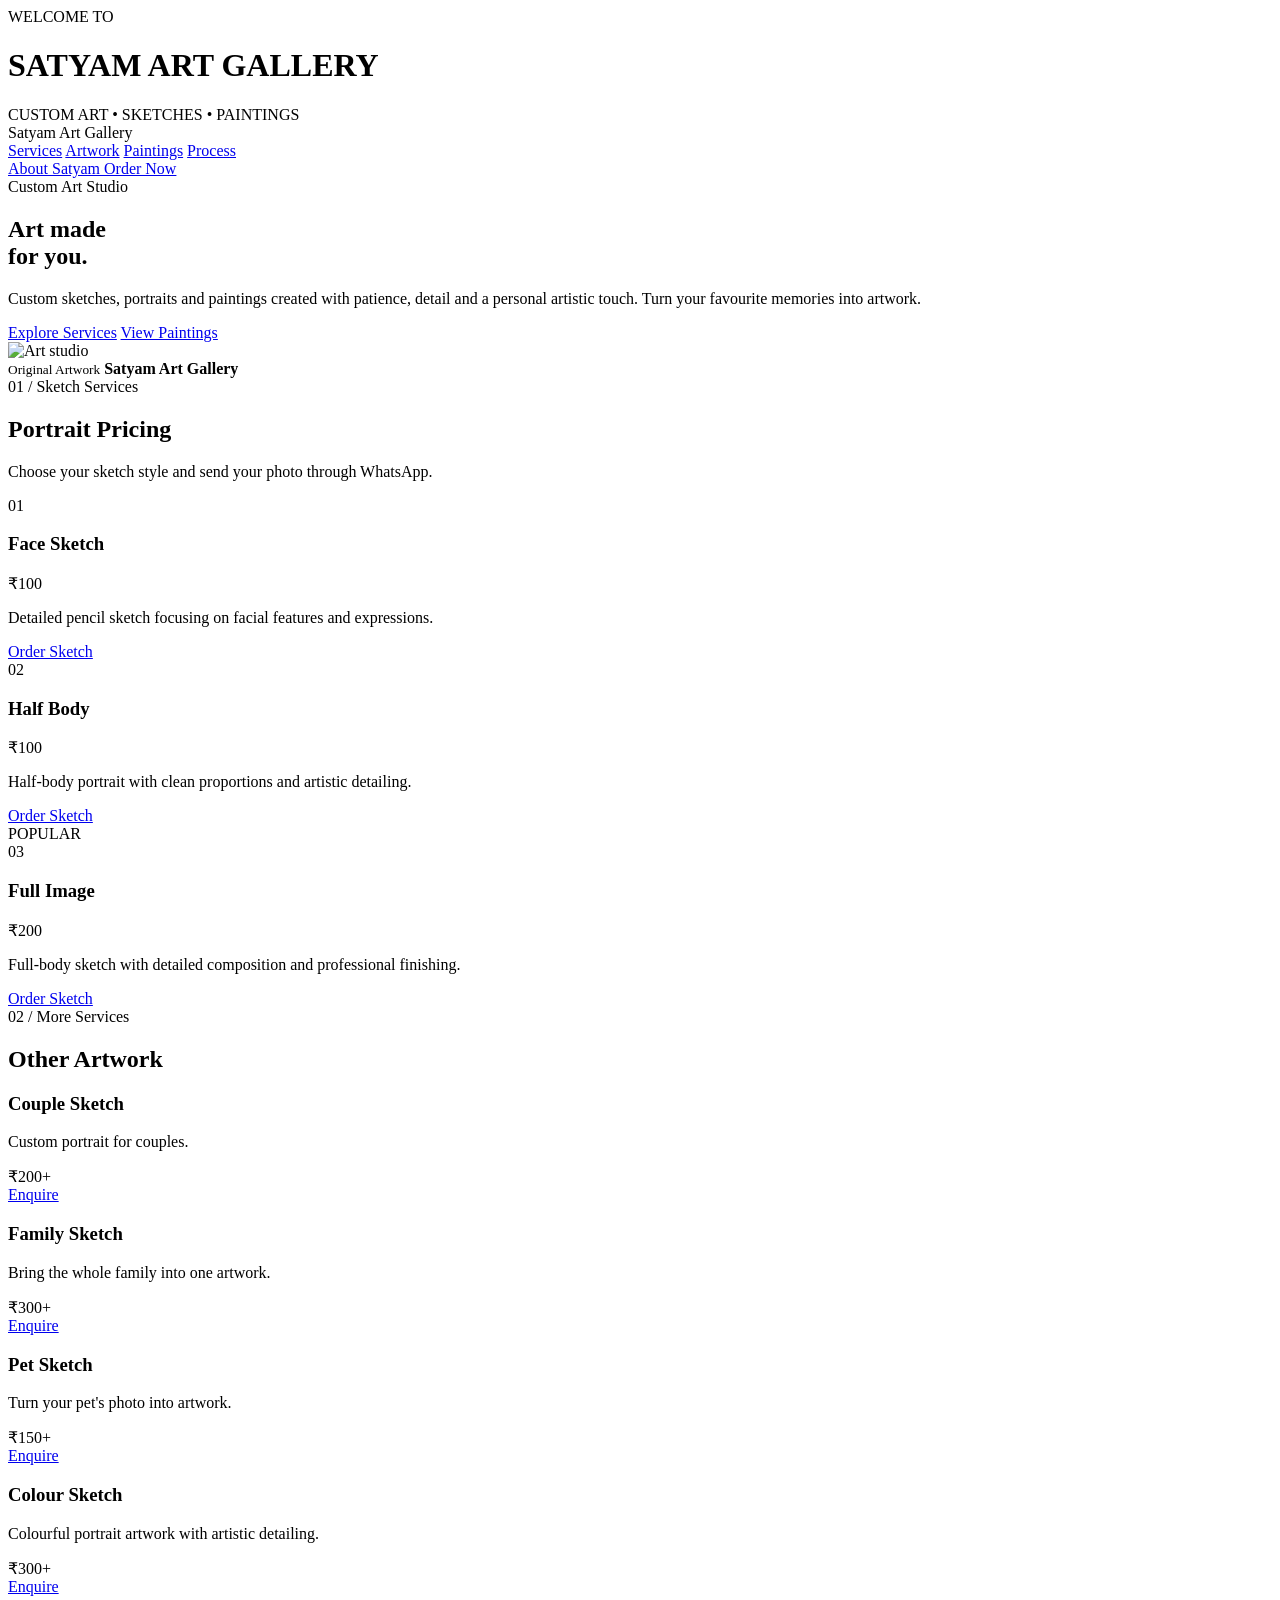
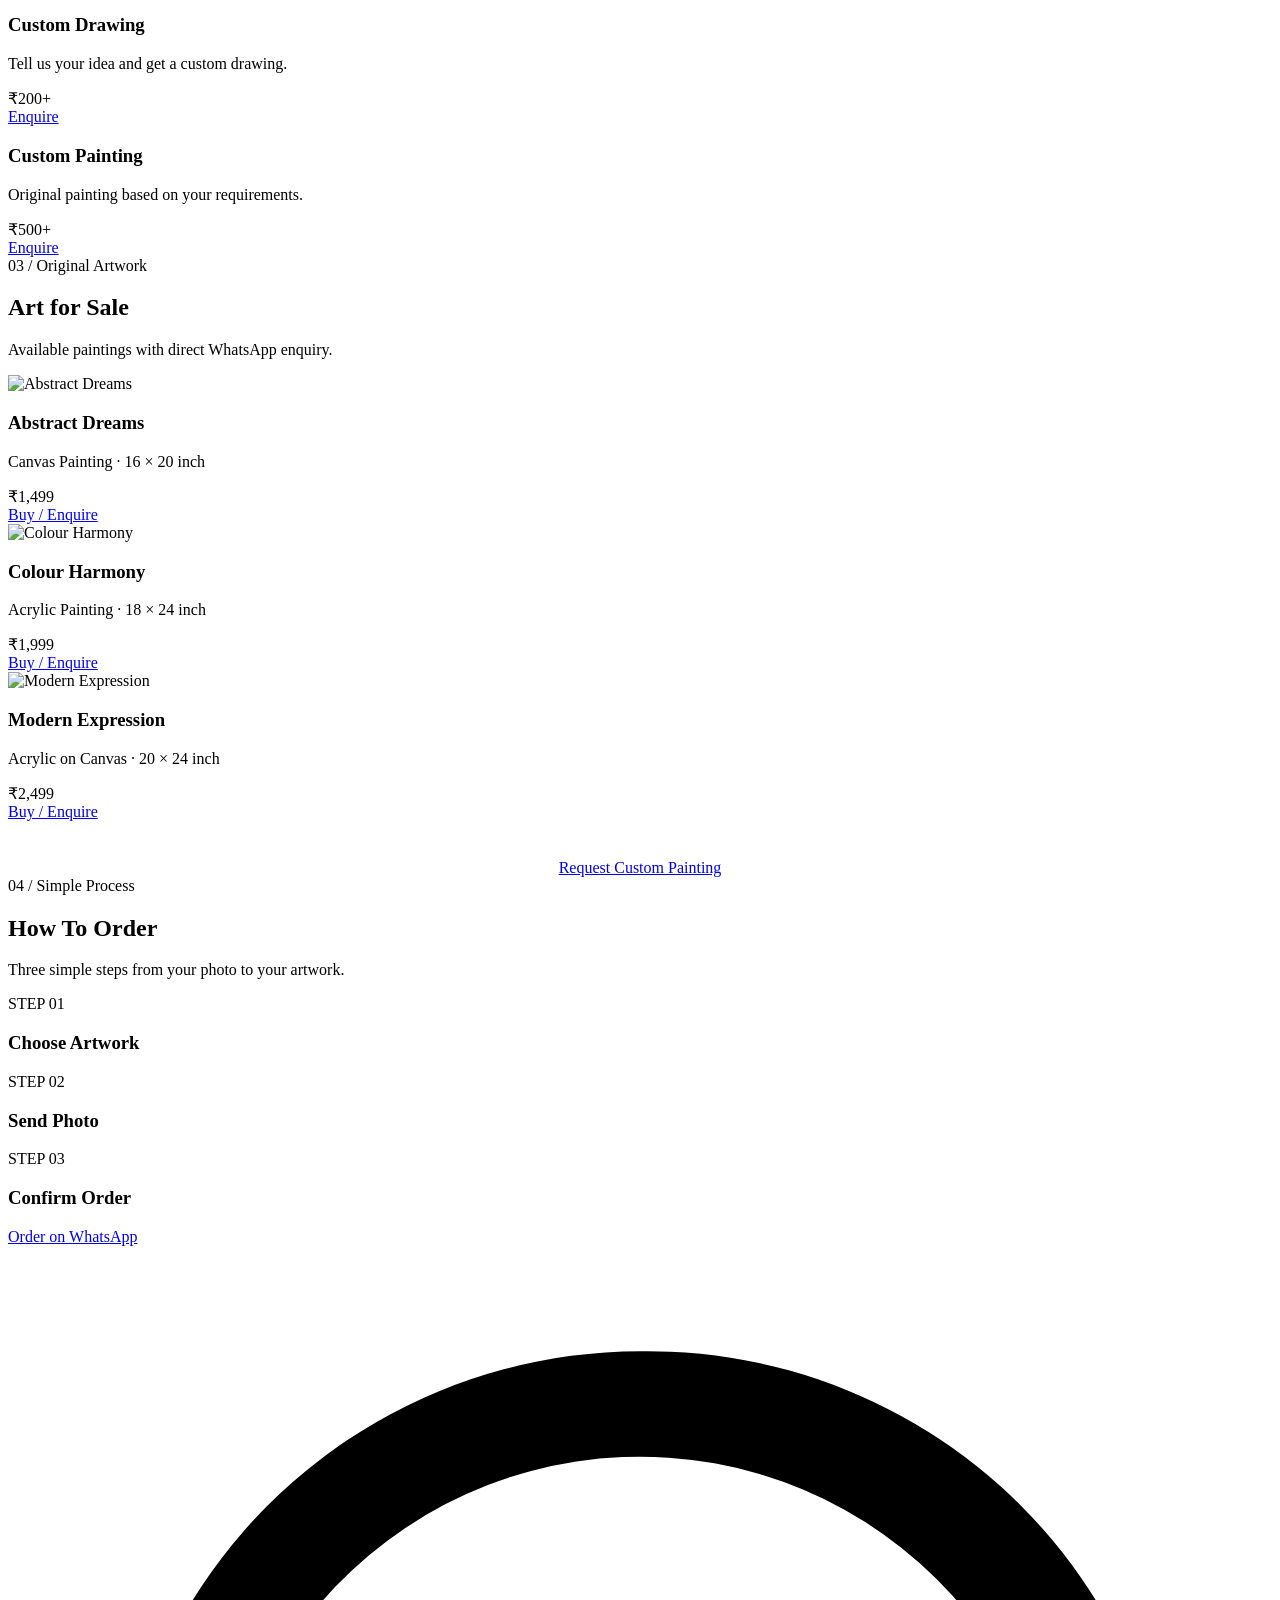
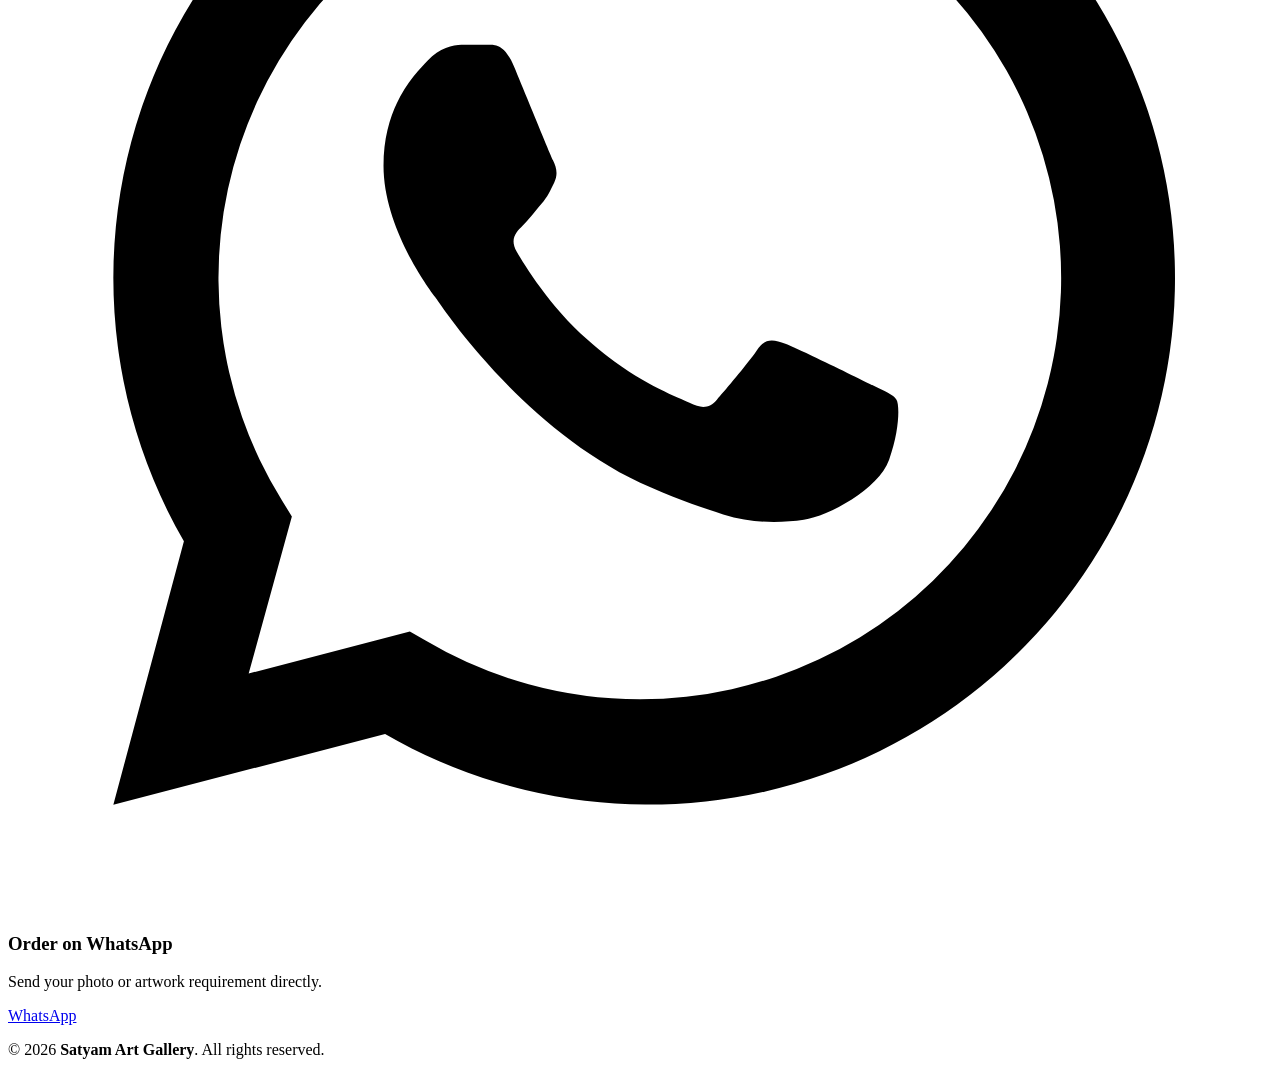
==== Index.html @ 29e0703e "Add files via upload" ====
<!DOCTYPE html>
<html lang="en">
<head>
    <meta charset="UTF-8">
    <meta name="viewport" content="width=device-width, initial-scale=1.0">
    <title>Satyam Art Gallery | Custom Art Studio</title>
    <meta name="description" content="Satyam Art Gallery - Custom sketches, portraits and paintings.">

    <!-- Google Fonts -->
    <link rel="preconnect" href="https://fonts.googleapis.com">
    <link rel="preconnect" href="https://fonts.gstatic.com" crossorigin>
    <link href="https://fonts.googleapis.com/css2?family=Cormorant+Garamond:wght@500;600;700&family=Inter:wght@400;500;600;700&family=Space+Grotesk:wght@500;600;700&display=swap" rel="stylesheet">

    <!-- External CSS -->
    <link rel="stylesheet" href="style.css">
</head>
<body>

    <!-- OPENING SCREEN -->
    <div id="intro">
        <div class="intro-line"></div>
        <div class="intro-content">
            <div class="intro-small">WELCOME TO</div>
            <h1>
                SATYAM
                <span>ART GALLERY</span>
            </h1>
            <div class="intro-sub">
                CUSTOM ART • SKETCHES • PAINTINGS
            </div>
        </div>
        <div class="intro-line bottom"></div>
    </div>

    <!-- BACKGROUND -->
    <div class="bg">
        <div class="grid"></div>
        <div class="orb a"></div>
        <div class="orb b"></div>
        <div class="orb c"></div>
        <div class="particles" id="particles"></div>
    </div>

<!-- NAVBAR -->
<nav class="nav">

    <div class="logo">
        Satyam <span>Art Gallery</span>
    </div>

    <div class="navlinks">
        <a href="#services">Services</a>
        <a href="#other">Artwork</a>
        <a href="#paintings">Paintings</a>
        <a href="#order">Process</a>
    </div>

    <!-- RIGHT BUTTONS -->
    <div class="nav-actions">

        <!-- ABOUT SATYAM -->
        <a href="about.html" class="nav-about">
            About Satyam
        </a>

        <!-- ORDER NOW -->
        <a href="#order" class="nav-cta">
            Order Now
        </a>

    </div>

</nav>

    <!-- MAIN CONTENT -->
    <main>
        <!-- HERO -->
        <section class="hero">
            <div class="hero-inner">
                <div>
                    <div class="eyebrow">
                        <span class="dot"></span>
                        Custom Art Studio
                    </div>
                    <h1>
                        Art made
                        <br>
                        <span>for you.</span>
                    </h1>
                    <p class="hero-copy">
                        Custom sketches, portraits and paintings created with patience,
                        detail and a personal artistic touch. Turn your favourite memories
                        into artwork.
                    </p>
                    <div class="actions">
                        <a class="btn btn-dark" href="#services">Explore Services</a>
                        <a class="btn btn-outline" href="#paintings">View Paintings</a>
                    </div>
                </div>
                <div class="hero-visual">
                    <div class="hero-image-wrap">
                        <img class="hero-image"
                            src="https://images.unsplash.com/photo-1547891654-e66ed7ebb968?auto=format&fit=crop&w=1100&q=85"
                            alt="Art studio">
                    </div>
                    <div class="floating-label">
                        <small>Original Artwork</small>
                        <strong>Satyam Art Gallery</strong>
                    </div>
                </div>
            </div>
        </section>

        <!-- SERVICES -->
        <section id="services">
            <div class="container">
                <div class="heading reveal">
                    <div class="tag">01 / Sketch Services</div>
                    <h2>Portrait Pricing</h2>
                    <p>Choose your sketch style and send your photo through WhatsApp.</p>
                </div>
                <div class="cards">
                    <article class="card reveal">
                        <div class="num">01</div>
                        <h3>Face Sketch</h3>
                        <div class="price">₹100</div>
                        <p>Detailed pencil sketch focusing on facial features and expressions.</p>
                        <a class="btn btn-dark"
                            href="https://wa.me/916207583683?text=Hello%20Satyam%20Art%20Gallery,%20I%20want%20to%20order%20a%20Face%20Sketch%20for%20Rs%20100."
                            target="_blank">Order Sketch</a>
                    </article>

                    <article class="card reveal">
                        <div class="num">02</div>
                        <h3>Half Body</h3>
                        <div class="price">₹100</div>
                        <p>Half-body portrait with clean proportions and artistic detailing.</p>
                        <a class="btn btn-dark"
                            href="https://wa.me/916207583683?text=Hello%20Satyam%20Art%20Gallery,%20I%20want%20to%20order%20a%20Half%20Body%20Sketch%20for%20Rs%20100."
                            target="_blank">Order Sketch</a>
                    </article>

                    <article class="card reveal">
                        <div class="popular">POPULAR</div>
                        <div class="num">03</div>
                        <h3>Full Image</h3>
                        <div class="price">₹200</div>
                        <p>Full-body sketch with detailed composition and professional finishing.</p>
                        <a class="btn btn-dark"
                            href="https://wa.me/916207583683?text=Hello%20Satyam%20Art%20Gallery,%20I%20want%20to%20order%20a%20Full%20Image%20Sketch%20for%20Rs%20200."
                            target="_blank">Order Sketch</a>
                    </article>
                </div>
            </div>
        </section>

        <!-- OTHER ARTWORK -->
        <section id="other" class="alt">
            <div class="container">
                <div class="heading reveal">
                    <div class="tag">02 / More Services</div>
                    <h2>Other Artwork</h2>
                </div>
                <div class="other">
                    <article class="other-card reveal">
                        <h3>Couple Sketch</h3>
                        <p>Custom portrait for couples.</p>
                        <div class="other-price">₹200+</div>
                        <a class="btn btn-outline"
                            href="https://wa.me/916207583683?text=Hello%20Satyam%20Art%20Gallery,%20I%20want%20a%20Couple%20Sketch."
                            target="_blank">Enquire</a>
                    </article>

                    <article class="other-card reveal">
                        <h3>Family Sketch</h3>
                        <p>Bring the whole family into one artwork.</p>
                        <div class="other-price">₹300+</div>
                        <a class="btn btn-outline"
                            href="https://wa.me/916207583683?text=Hello%20Satyam%20Art%20Gallery,%20I%20want%20a%20Family%20Sketch."
                            target="_blank">Enquire</a>
                    </article>

                    <article class="other-card reveal">
                        <h3>Pet Sketch</h3>
                        <p>Turn your pet's photo into artwork.</p>
                        <div class="other-price">₹150+</div>
                        <a class="btn btn-outline"
                            href="https://wa.me/916207583683?text=Hello%20Satyam%20Art%20Gallery,%20I%20want%20a%20Pet%20Sketch."
                            target="_blank">Enquire</a>
                    </article>

                    <article class="other-card reveal">
                        <h3>Colour Sketch</h3>
                        <p>Colourful portrait artwork with artistic detailing.</p>
                        <div class="other-price">₹300+</div>
                        <a class="btn btn-outline"
                            href="https://wa.me/916207583683?text=Hello%20Satyam%20Art%20Gallery,%20I%20want%20a%20Colour%20Sketch."
                            target="_blank">Enquire</a>
                    </article>

                    <article class="other-card reveal">
                        <h3>Custom Drawing</h3>
                        <p>Tell us your idea and get a custom drawing.</p>
                        <div class="other-price">₹200+</div>
                        <a class="btn btn-outline"
                            href="https://wa.me/916207583683?text=Hello%20Satyam%20Art%20Gallery,%20I%20want%20a%20Custom%20Drawing."
                            target="_blank">Enquire</a>
                    </article>

                    <article class="other-card reveal">
                        <h3>Custom Painting</h3>
                        <p>Original painting based on your requirements.</p>
                        <div class="other-price">₹500+</div>
                        <a class="btn btn-outline"
                            href="https://wa.me/916207583683?text=Hello%20Satyam%20Art%20Gallery,%20I%20want%20a%20Custom%20Painting."
                            target="_blank">Enquire</a>
                    </article>
                </div>
            </div>
        </section>

        <!-- ART FOR SALE -->
        <section id="paintings">
            <div class="container">
                <div class="heading reveal">
                    <div class="tag">03 / Original Artwork</div>
                    <h2>Art for Sale</h2>
                    <p>Available paintings with direct WhatsApp enquiry.</p>
                </div>
                <div class="sale">
                    <article class="paint reveal">
                        <img src="https://images.unsplash.com/photo-1549490349-8643362247b5?auto=format&fit=crop&w=900&q=85"
                            alt="Abstract Dreams">
                        <div class="paint-info">
                            <h3>Abstract Dreams</h3>
                            <p>Canvas Painting · 16 × 20 inch</p>
                            <div class="paint-price">₹1,499</div>
                            <a class="btn btn-dark"
                                href="https://wa.me/916207583683?text=Hello%20Satyam%20Art%20Gallery,%20I%20want%20to%20buy%20Abstract%20Dreams%20for%20Rs%201499."
                                target="_blank">Buy / Enquire</a>
                        </div>
                    </article>

                    <article class="paint reveal">
                        <img src="https://images.unsplash.com/photo-1577083552431-6e5fd01988e5?auto=format&fit=crop&w=900&q=85"
                            alt="Colour Harmony">
                        <div class="paint-info">
                            <h3>Colour Harmony</h3>
                            <p>Acrylic Painting · 18 × 24 inch</p>
                            <div class="paint-price">₹1,999</div>
                            <a class="btn btn-dark"
                                href="https://wa.me/916207583683?text=Hello%20Satyam%20Art%20Gallery,%20I%20want%20to%20buy%20Colour%20Harmony%20for%20Rs%201999."
                                target="_blank">Buy / Enquire</a>
                        </div>
                    </article>

                    <article class="paint reveal">
                        <img src="https://images.unsplash.com/photo-1579783902614-a3fb3927b6a5?auto=format&fit=crop&w=900&q=85"
                            alt="Modern Expression">
                        <div class="paint-info">
                            <h3>Modern Expression</h3>
                            <p>Acrylic on Canvas · 20 × 24 inch</p>
                            <div class="paint-price">₹2,499</div>
                            <a class="btn btn-dark"
                                href="https://wa.me/916207583683?text=Hello%20Satyam%20Art%20Gallery,%20I%20want%20to%20buy%20Modern%20Expression%20for%20Rs%202499."
                                target="_blank">Buy / Enquire</a>
                        </div>
                    </article>
                </div>

                <div style="text-align:center;margin-top:38px;">
                    <a class="btn btn-outline"
                        href="https://wa.me/916207583683?text=Hello%20Satyam%20Art%20Gallery,%20I%20want%20to%20request%20a%20Custom%20Painting."
                        target="_blank">
                        Request Custom Painting
                    </a>
                </div>
            </div>
        </section>

        <!-- ORDER PROCESS -->
        <section id="order" class="process">
            <div class="container">
                <div class="heading reveal">
                    <div class="tag">04 / Simple Process</div>
                    <h2>How To Order</h2>
                    <p>Three simple steps from your photo to your artwork.</p>
                </div>
                <div class="steps">
                    <div class="step reveal">
                        <span>STEP 01</span>
                        <h3>Choose Artwork</h3>
                    </div>
                    <div class="step reveal">
                        <span>STEP 02</span>
                        <h3>Send Photo</h3>
                    </div>
                    <div class="step reveal">
                        <span>STEP 03</span>
                        <h3>Confirm Order</h3>
                    </div>
                </div>
                <div class="process-cta">
                    <a class="btn btn-dark"
                        href="https://wa.me/916207583683?text=Hello%20Satyam%20Art%20Gallery,%20I%20want%20to%20place%20an%20artwork%20order."
                        target="_blank">
                        Order on WhatsApp
                    </a>
                </div>
            </div>
        </section>
    </main>

    <!-- FOOTER -->
    <footer>
        <div class="wa-box reveal">
            <div class="wa-icon">
                <svg viewBox="0 0 24 24">
                    <path d="M12 2a10 10 0 0 0-8.66 15L2 22l5.16-1.34A10 10 0 1 0 12 2zm0 18a8 8 0 0 1-4.08-1.12l-.29-.17-3.06.8.82-2.98-.19-.31A8 8 0 1 1 12 20zm4.4-5.97c-.24-.12-1.42-.7-1.64-.78-.22-.08-.38-.12-.54.12-.16.24-.62.78-.76.94-.14.16-.28.18-.52.06-.24-.12-1.02-.38-1.94-1.2-.72-.64-1.2-1.43-1.34-1.67-.14-.24-.01-.37.11-.49.11-.11.24-.28.36-.42.12-.14.16-.24.24-.4.08-.16.04-.3-.02-.42-.06-.12-.54-1.3-.74-1.78-.2-.48-.4-.41-.54-.42h-.46c-.16 0-.42.06-.64.3-.22.24-.84.82-.84 2s.86 2.33.98 2.49c.12.16 1.69 2.58 4.1 3.62.57.25 1.02.4 1.37.51.58.18 1.11.16 1.53.1.47-.07 1.42-.58 1.62-1.14.2-.56.2-1.04.14-1.14-.06-.1-.22-.16-.46-.28z"/>
                </svg>
            </div>
            <div class="wa-text">
                <h3>Order on WhatsApp</h3>
                <p>Send your photo or artwork requirement directly.</p>
            </div>
            <a class="wa-button"
                href="https://wa.me/916207583683?text=Hello%20Satyam%20Art%20Gallery,%20I%20want%20to%20place%20an%20artwork%20order."
                target="_blank">
                WhatsApp
            </a>
        </div>
        <p class="copyright">
            © 2026 <strong>Satyam Art Gallery</strong>. All rights reserved.
        </p>
    </footer>

    <!-- External JavaScript -->
    <script src="script.js"></script>
</body>
</html>
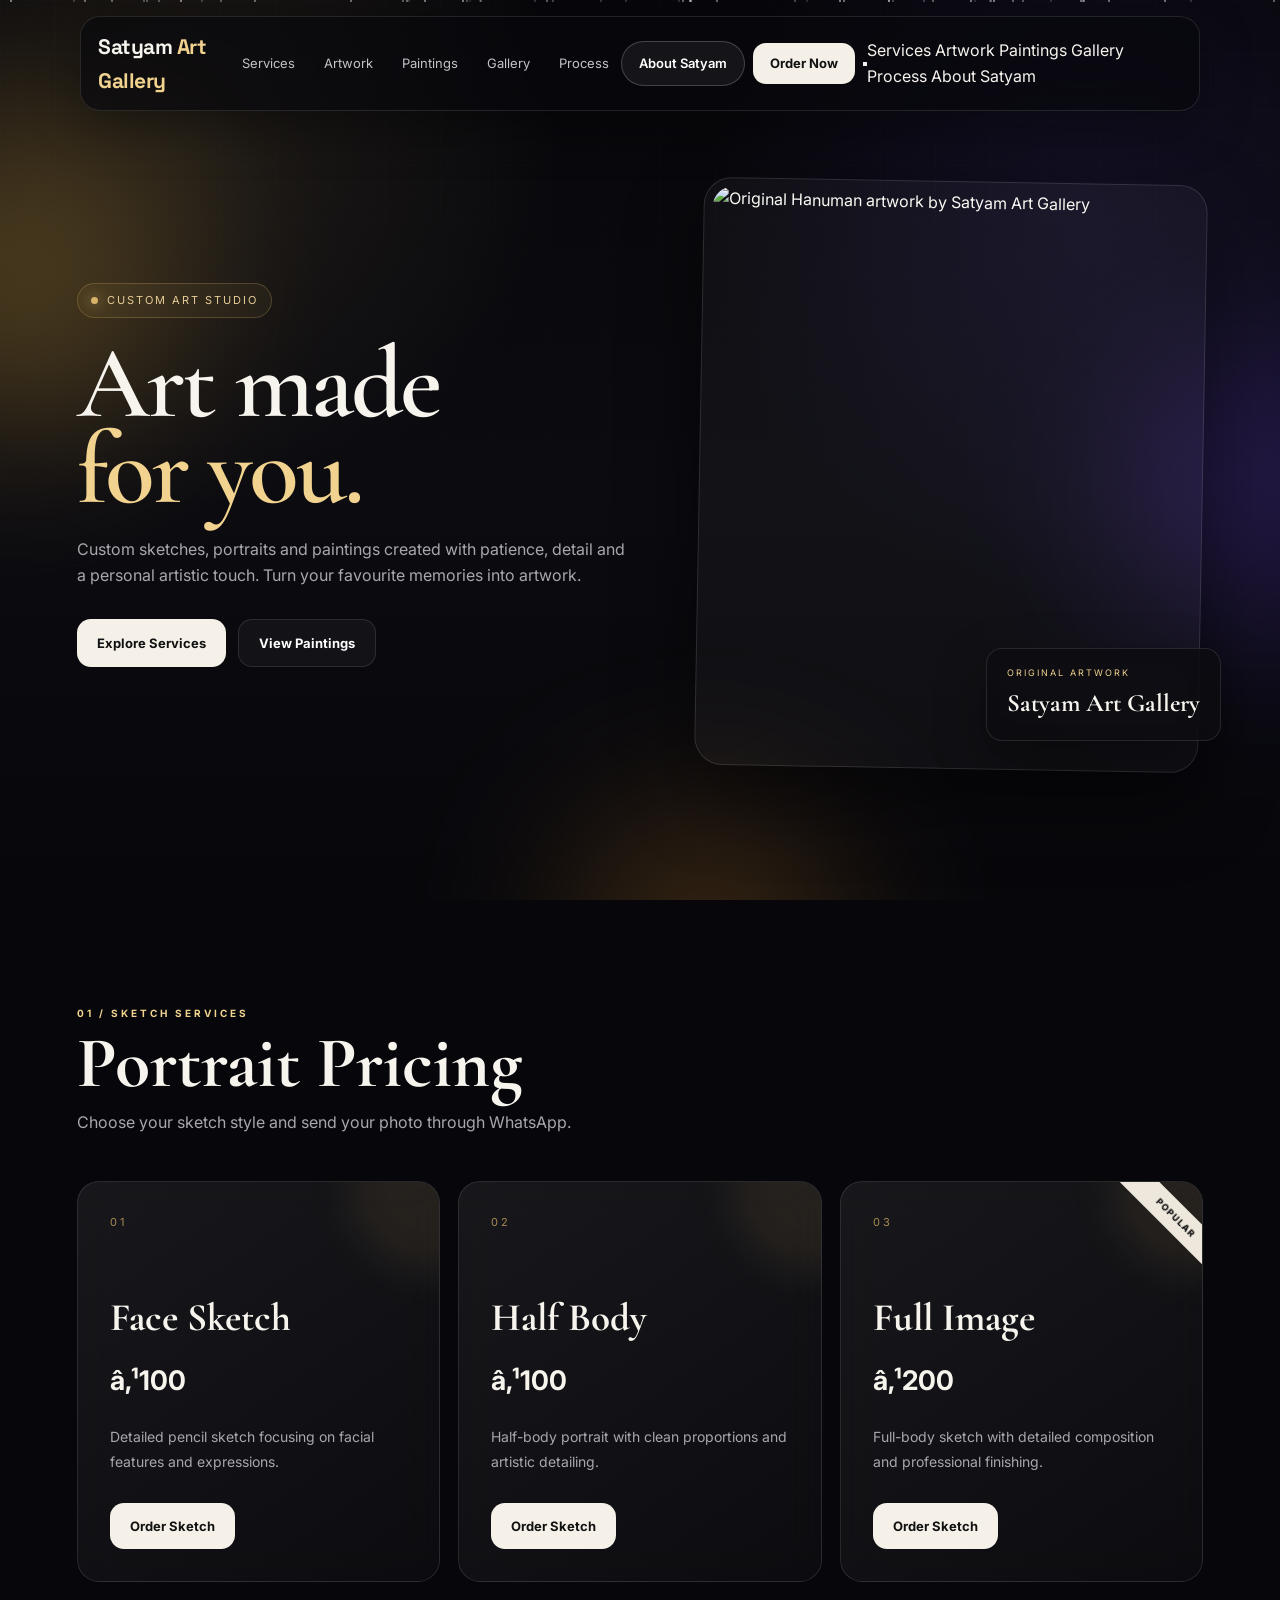
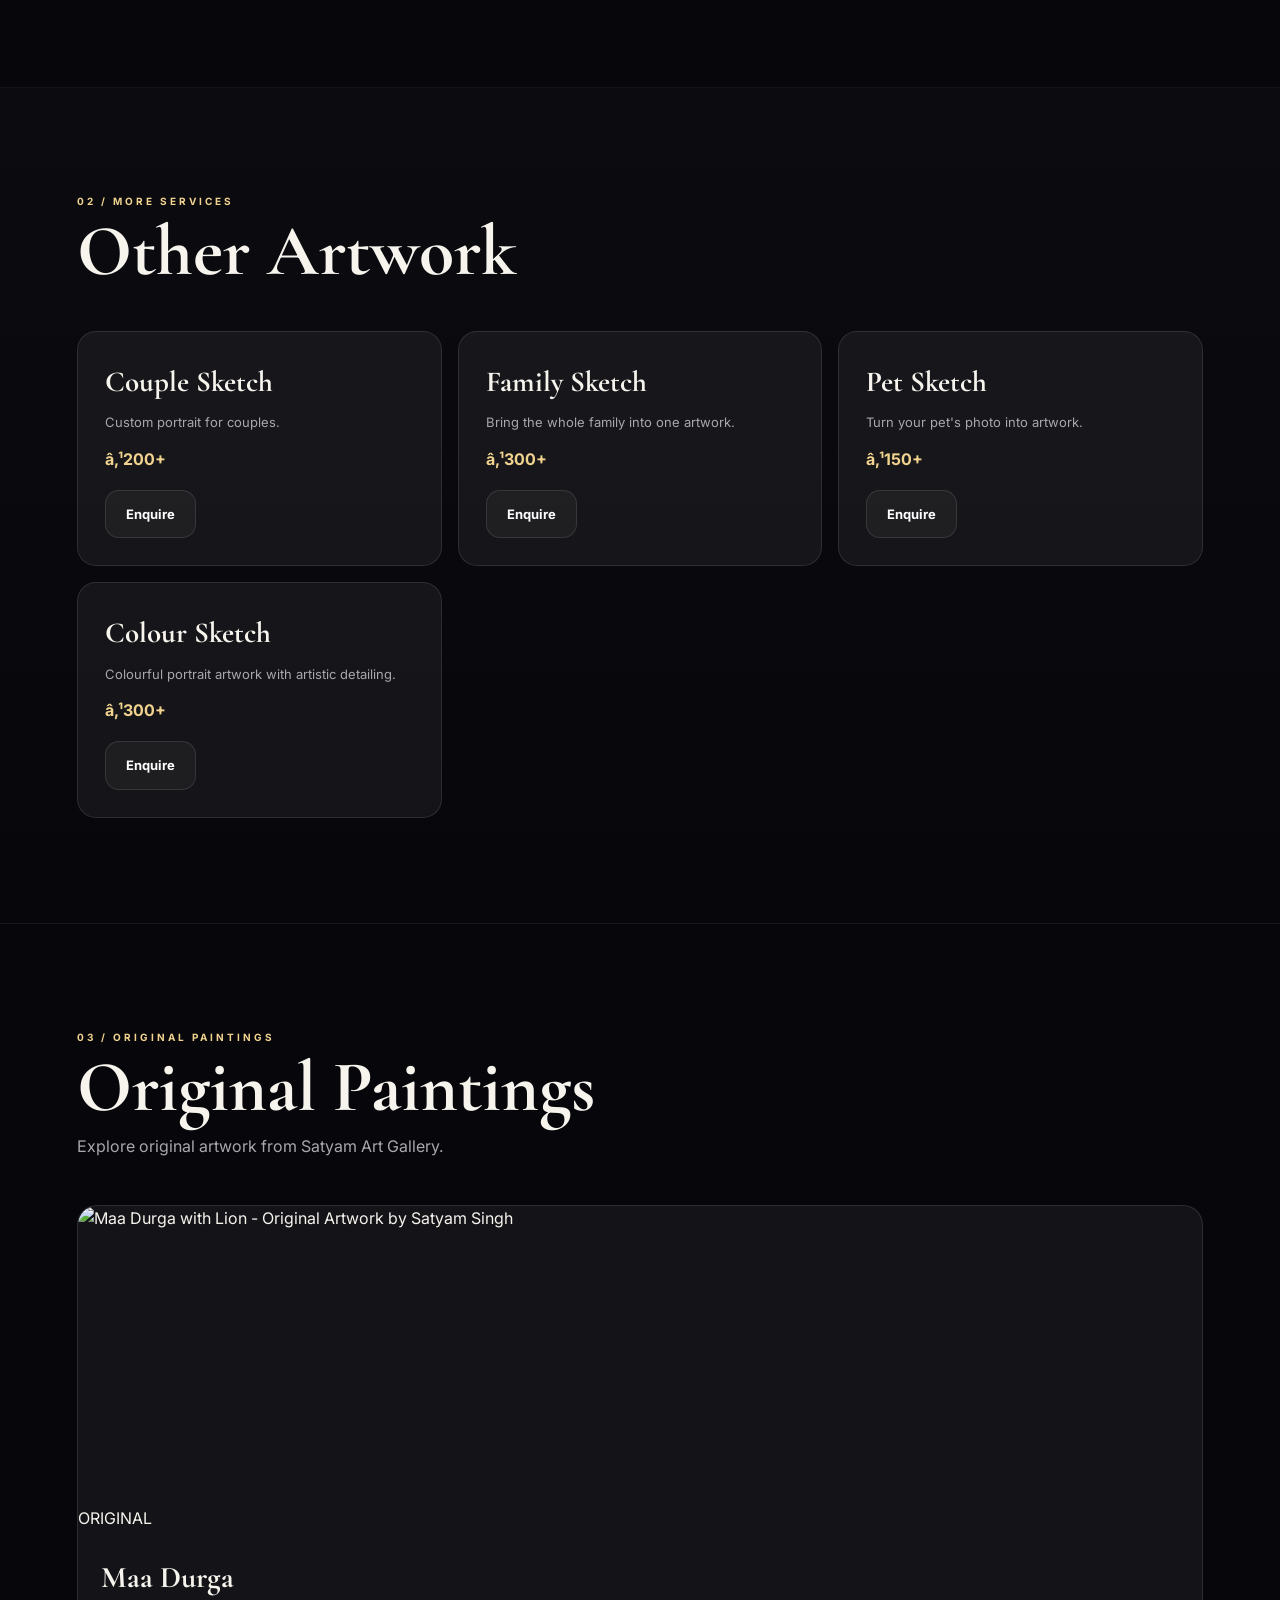
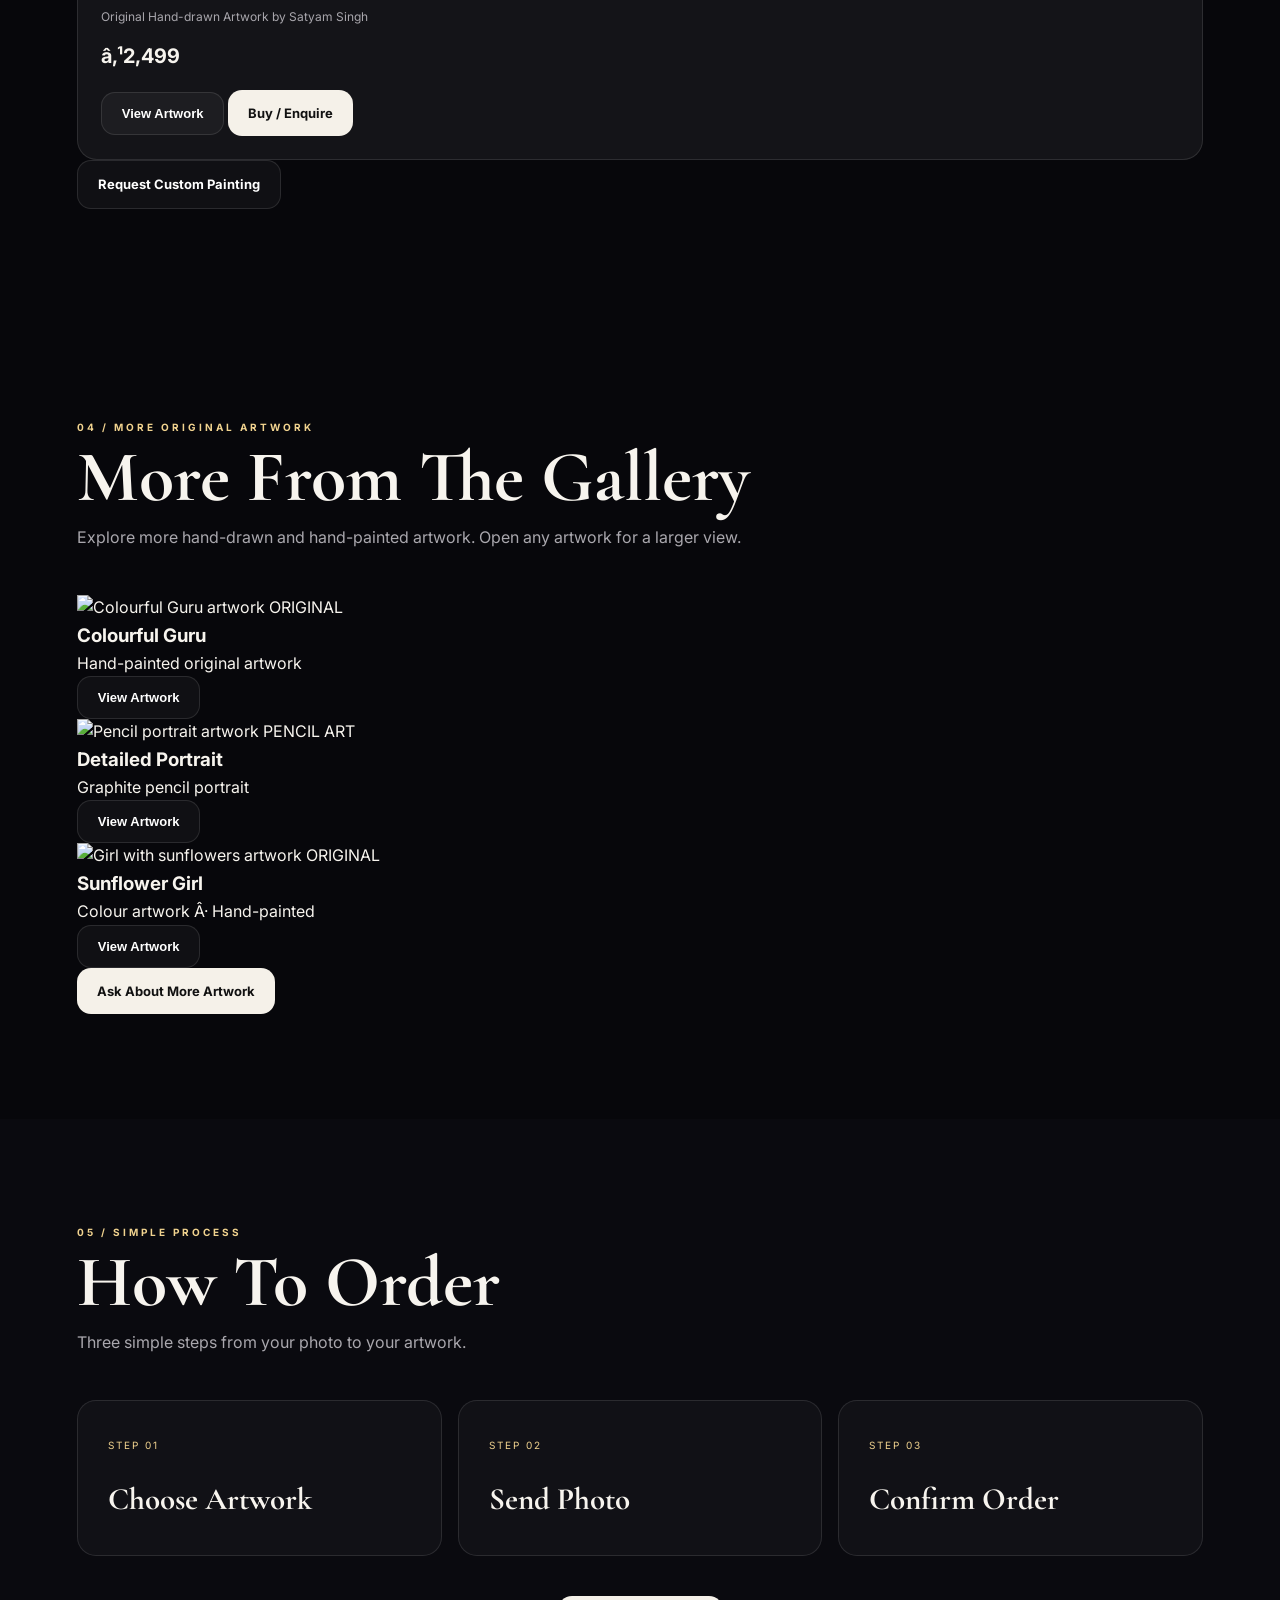
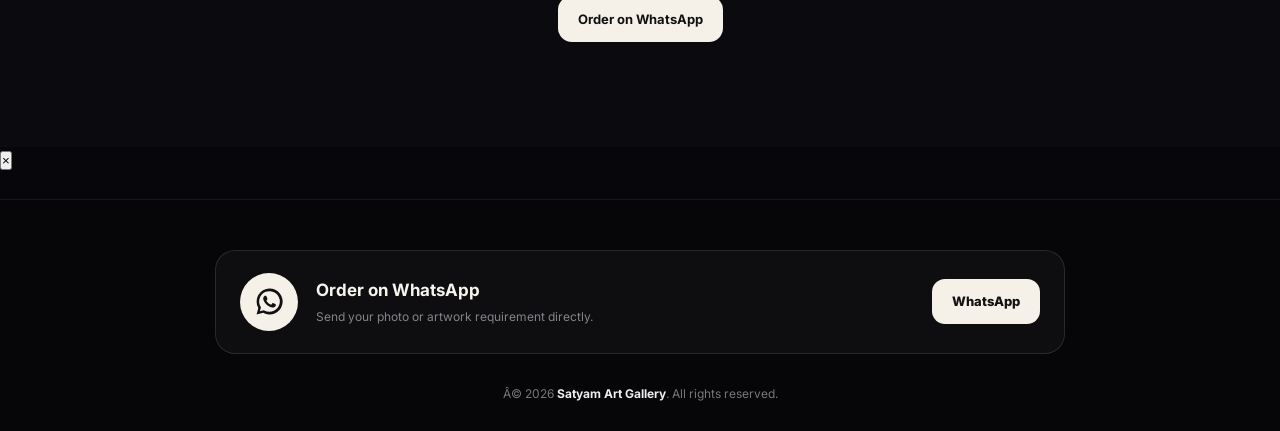
==== commit 576ea815: "Enhance Index.html with new meta and layout updates Updated the meta description and improved the la" ====
--- a/Index.html
+++ b/Index.html
@@ -3,338 +3,473 @@
 <head>
     <meta charset="UTF-8">
     <meta name="viewport" content="width=device-width, initial-scale=1.0">
+
     <title>Satyam Art Gallery | Custom Art Studio</title>
-    <meta name="description" content="Satyam Art Gallery - Custom sketches, portraits and paintings.">
-
-    <!-- Google Fonts -->
+
+    <meta name="description"
+          content="Satyam Art Gallery - Custom sketches, portraits, paintings and original artwork.">
+
     <link rel="preconnect" href="https://fonts.googleapis.com">
     <link rel="preconnect" href="https://fonts.gstatic.com" crossorigin>
-    <link href="https://fonts.googleapis.com/css2?family=Cormorant+Garamond:wght@500;600;700&family=Inter:wght@400;500;600;700&family=Space+Grotesk:wght@500;600;700&display=swap" rel="stylesheet">
-
-    <!-- External CSS -->
-    <link rel="stylesheet" href="style.css">
+
+    <link href="https://fonts.googleapis.com/css2?family=Cormorant+Garamond:wght@500;600;700&family=Inter:wght@400;500;600;700&family=Space+Grotesk:wght@500;600;700&display=swap"
+          rel="stylesheet">
+
+    <link rel="stylesheet" href="Style.css">
 </head>
+
 <body>
 
-    <!-- OPENING SCREEN -->
-    <div id="intro">
-        <div class="intro-line"></div>
-        <div class="intro-content">
-            <div class="intro-small">WELCOME TO</div>
-            <h1>
-                SATYAM
-                <span>ART GALLERY</span>
-            </h1>
-            <div class="intro-sub">
-                CUSTOM ART • SKETCHES • PAINTINGS
-            </div>
-        </div>
-        <div class="intro-line bottom"></div>
-    </div>
-
-    <!-- BACKGROUND -->
-    <div class="bg">
-        <div class="grid"></div>
-        <div class="orb a"></div>
-        <div class="orb b"></div>
-        <div class="orb c"></div>
-        <div class="particles" id="particles"></div>
-    </div>
-
-<!-- NAVBAR -->
-<nav class="nav">
-
+<!-- INTRO -->
+<div id="intro">
+    <div class="intro-line"></div>
+
+    <div class="intro-content">
+        <div class="intro-small">WELCOME TO</div>
+
+        <h1>
+            SATYAM
+            <span>ART GALLERY</span>
+        </h1>
+
+        <div class="intro-sub">
+            CUSTOM ART â€¢ SKETCHES â€¢ PAINTINGS
+        </div>
+    </div>
+
+    <div class="intro-line bottom"></div>
+</div>
+
+<!-- BACKGROUND -->
+<div class="bg">
+    <div class="grid"></div>
+    <div class="orb a"></div>
+    <div class="orb b"></div>
+    <div class="orb c"></div>
+    <div class="particles" id="particles"></div>
+</div>
+
+<!-- NAVIGATION -->
+<nav class="nav" id="siteNav">
     <div class="logo">
-        Satyam <span>Art Gallery</span>
+        Satyam
+        <span>Art Gallery</span>
     </div>
 
     <div class="navlinks">
         <a href="#services">Services</a>
         <a href="#other">Artwork</a>
         <a href="#paintings">Paintings</a>
+        <a href="#more-art">Gallery</a>
         <a href="#order">Process</a>
     </div>
 
-    <!-- RIGHT BUTTONS -->
     <div class="nav-actions">
-
-        <!-- ABOUT SATYAM -->
-        <a href="about.html" class="nav-about">
-            About Satyam
+        <a href="About.html" class="nav-about">About Satyam</a>
+        <a href="#order" class="nav-cta">Order Now</a>
+        <button class="menu-toggle" id="menuToggle" type="button"
+                aria-label="Open menu" aria-expanded="false" aria-controls="mobileMenu">
+            <span></span>
+            <span></span>
+            <span></span>
+        </button>
+    </div>
+
+    <div class="mobile-menu" id="mobileMenu">
+        <a href="#services">Services</a>
+        <a href="#other">Artwork</a>
+        <a href="#paintings">Paintings</a>
+        <a href="#more-art">Gallery</a>
+        <a href="#order">Process</a>
+        <a href="About.html">About Satyam</a>
+    </div>
+</nav>
+
+<main>
+
+<!-- HERO -->
+<section class="hero">
+    <div class="hero-inner">
+
+        <div>
+            <div class="eyebrow">
+                <span class="dot"></span>
+                Custom Art Studio
+            </div>
+
+            <h1>
+                Art made
+                <br>
+                <span>for you.</span>
+            </h1>
+
+            <p class="hero-copy">
+                Custom sketches, portraits and paintings created
+                with patience, detail and a personal artistic touch.
+                Turn your favourite memories into artwork.
+            </p>
+
+            <div class="actions">
+                <a class="btn btn-dark" href="#services">
+                    Explore Services
+                </a>
+
+                <a class="btn btn-outline" href="#paintings">
+                    View Paintings
+                </a>
+            </div>
+        </div>
+
+        <div class="hero-visual">
+            <div class="hero-image-wrap">
+                <img
+                    class="hero-image"
+                    src="art-hanuman.png"
+                    alt="Original Hanuman artwork by Satyam Art Gallery"
+                >
+            </div>
+
+            <div class="floating-label">
+                <small>Original Artwork</small>
+                <strong>Satyam Art Gallery</strong>
+            </div>
+        </div>
+
+    </div>
+</section>
+
+<!-- SKETCH SERVICES -->
+<section id="services">
+    <div class="container">
+
+        <div class="heading reveal">
+            <div class="tag">01 / Sketch Services</div>
+            <h2>Portrait Pricing</h2>
+            <p>Choose your sketch style and send your photo through WhatsApp.</p>
+        </div>
+
+        <div class="cards">
+
+            <article class="card reveal">
+                <div class="num">01</div>
+                <h3>Face Sketch</h3>
+                <div class="price">â‚¹100</div>
+
+                <p>Detailed pencil sketch focusing on facial features and expressions.</p>
+
+                <a class="btn btn-dark"
+                   href="https://wa.me/916207583683?text=Hello%20Satyam%20Art%20Gallery,%20I%20want%20to%20order%20a%20Face%20Sketch%20for%20Rs%20100."
+                   target="_blank" rel="noopener">
+                    Order Sketch
+                </a>
+            </article>
+
+            <article class="card reveal">
+                <div class="num">02</div>
+                <h3>Half Body</h3>
+                <div class="price">â‚¹100</div>
+
+                <p>Half-body portrait with clean proportions and artistic detailing.</p>
+
+                <a class="btn btn-dark"
+                   href="https://wa.me/916207583683?text=Hello%20Satyam%20Art%20Gallery,%20I%20want%20to%20order%20a%20Half%20Body%20Sketch%20for%20Rs%20100."
+                   target="_blank" rel="noopener">
+                    Order Sketch
+                </a>
+            </article>
+
+            <article class="card reveal">
+                <div class="popular">POPULAR</div>
+                <div class="num">03</div>
+                <h3>Full Image</h3>
+                <div class="price">â‚¹200</div>
+
+                <p>Full-body sketch with detailed composition and professional finishing.</p>
+
+                <a class="btn btn-dark"
+                   href="https://wa.me/916207583683?text=Hello%20Satyam%20Art%20Gallery,%20I%20want%20to%20order%20a%20Full%20Image%20Sketch%20for%20Rs%20200."
+                   target="_blank" rel="noopener">
+                    Order Sketch
+                </a>
+            </article>
+
+        </div>
+    </div>
+</section>
+
+<!-- OTHER SERVICES -->
+<section id="other" class="alt">
+    <div class="container">
+
+        <div class="heading reveal">
+            <div class="tag">02 / More Services</div>
+            <h2>Other Artwork</h2>
+        </div>
+
+        <div class="other">
+
+            <article class="other-card reveal">
+                <h3>Couple Sketch</h3>
+                <p>Custom portrait for couples.</p>
+                <div class="other-price">â‚¹200+</div>
+
+                <a class="btn btn-outline"
+                   href="https://wa.me/916207583683?text=Hello%20Satyam%20Art%20Gallery,%20I%20want%20a%20Couple%20Sketch."
+                   target="_blank" rel="noopener">Enquire</a>
+            </article>
+
+            <article class="other-card reveal">
+                <h3>Family Sketch</h3>
+                <p>Bring the whole family into one artwork.</p>
+                <div class="other-price">â‚¹300+</div>
+
+                <a class="btn btn-outline"
+                   href="https://wa.me/916207583683?text=Hello%20Satyam%20Art%20Gallery,%20I%20want%20a%20Family%20Sketch."
+                   target="_blank" rel="noopener">Enquire</a>
+            </article>
+
+            <article class="other-card reveal">
+                <h3>Pet Sketch</h3>
+                <p>Turn your pet's photo into artwork.</p>
+                <div class="other-price">â‚¹150+</div>
+
+                <a class="btn btn-outline"
+                   href="https://wa.me/916207583683?text=Hello%20Satyam%20Art%20Gallery,%20I%20want%20a%20Pet%20Sketch."
+                   target="_blank" rel="noopener">Enquire</a>
+            </article>
+
+            <article class="other-card reveal">
+                <h3>Colour Sketch</h3>
+                <p>Colourful portrait artwork with artistic detailing.</p>
+                <div class="other-price">â‚¹300+</div>
+
+                <a class="btn btn-outline"
+                   href="https://wa.me/916207583683?text=Hello%20Satyam%20Art%20Gallery,%20I%20want%20a%20Colour%20Sketch."
+                   target="_blank" rel="noopener">Enquire</a>
+            </article>
+
+        </div>
+    </div>
+</section>
+
+<!-- PAINTINGS -->
+<section id="paintings">
+    <div class="container">
+
+        <div class="heading reveal">
+            <div class="tag">03 / Original Paintings</div>
+            <h2>Original Paintings</h2>
+            <p>Explore original artwork from Satyam Art Gallery.</p>
+        </div>
+
+        <div class="paintings-grid">
+
+<article class="paint reveal">
+    <div class="paint-image">
+        <img
+            src="art-lion-goddess.png"
+            alt="Maa Durga with Lion - Original Artwork by Satyam Singh"
+        >
+        <span class="art-badge">ORIGINAL</span>
+    </div>
+
+    <div class="paint-info">
+        <h3>Maa Durga</h3>
+        <p>Original Hand-drawn Artwork by Satyam Singh</p>
+
+        <div class="paint-price">â‚¹2,499</div>
+
+        <div class="paint-actions">
+            <button class="btn btn-outline view-art"
+                    data-image="art-lion-goddess.png"
+                    data-title="Maa Durga">
+                View Artwork
+            </button>
+
+            <a class="btn btn-dark"
+               href="https://wa.me/916207583683?text=Hello%20Satyam%20Art%20Gallery,%20I%20want%20to%20buy%20the%20Maa%20Durga%20artwork."
+               target="_blank"
+               rel="noopener">
+                Buy / Enquire
+            </a>
+        </div>
+    </div>
+</article>
+         
+
+        </div>
+
+        <div class="custom-painting-cta">
+            <a class="btn btn-outline"
+               href="https://wa.me/916207583683?text=Hello%20Satyam%20Art%20Gallery,%20I%20want%20to%20request%20a%20Custom%20Painting."
+               target="_blank" rel="noopener">
+                Request Custom Painting
+            </a>
+        </div>
+
+    </div>
+</section>
+
+<!-- MORE ARTWORK GALLERY -->
+<section id="more-art" class="more-gallery">
+    <div class="container">
+
+        <div class="heading reveal">
+            <div class="tag">04 / More Original Artwork</div>
+            <h2>More From The Gallery</h2>
+            <p>Explore more hand-drawn and hand-painted artwork. Open any artwork for a larger view.</p>
+        </div>
+
+        <div class="gallery-grid">
+
+            <article class="gallery-card reveal">
+                <div class="gallery-image">
+                    <img src="art-guru.jpg" alt="Colourful Guru artwork">
+                    <span>ORIGINAL</span>
+                </div>
+
+                <div class="gallery-info">
+                    <h3>Colourful Guru</h3>
+                    <p>Hand-painted original artwork</p>
+
+                    <button class="btn btn-outline view-art"
+                            data-image="art-guru.jpg"
+                            data-title="Colourful Guru">
+                        View Artwork
+                    </button>
+                </div>
+            </article>
+
+            <article class="gallery-card reveal">
+                <div class="gallery-image">
+                    <img src="art-portrait.jpg" alt="Pencil portrait artwork">
+                    <span>PENCIL ART</span>
+                </div>
+
+                <div class="gallery-info">
+                    <h3>Detailed Portrait</h3>
+                    <p>Graphite pencil portrait</p>
+
+                    <button class="btn btn-outline view-art"
+                            data-image="art-portrait.jpg"
+                            data-title="Detailed Portrait">
+                        View Artwork
+                    </button>
+                </div>
+            </article>
+
+            <article class="gallery-card reveal">
+                <div class="gallery-image">
+                    <img src="art-sunflower-girl.png" alt="Girl with sunflowers artwork">
+                    <span>ORIGINAL</span>
+                </div>
+
+                <div class="gallery-info">
+                    <h3>Sunflower Girl</h3>
+                    <p>Colour artwork Â· Hand-painted</p>
+
+                    <button class="btn btn-outline view-art"
+                            data-image="art-sunflower-girl.png"
+                            data-title="Sunflower Girl">
+                        View Artwork
+                    </button>
+                </div>
+            </article>
+
+        </div>
+
+        <div class="gallery-bottom">
+            <a class="btn btn-dark"
+               href="https://wa.me/916207583683?text=Hello%20Satyam%20Art%20Gallery,%20I%20want%20to%20see%20more%20original%20artwork."
+               target="_blank" rel="noopener">
+                Ask About More Artwork
+            </a>
+        </div>
+
+    </div>
+</section>
+
+<!-- ORDER PROCESS -->
+<section id="order" class="process">
+    <div class="container">
+
+        <div class="heading reveal">
+            <div class="tag">05 / Simple Process</div>
+            <h2>How To Order</h2>
+            <p>Three simple steps from your photo to your artwork.</p>
+        </div>
+
+        <div class="steps">
+            <div class="step reveal">
+                <span>STEP 01</span>
+                <h3>Choose Artwork</h3>
+            </div>
+
+            <div class="step reveal">
+                <span>STEP 02</span>
+                <h3>Send Photo</h3>
+            </div>
+
+            <div class="step reveal">
+                <span>STEP 03</span>
+                <h3>Confirm Order</h3>
+            </div>
+        </div>
+
+        <div class="process-cta">
+            <a class="btn btn-dark"
+               href="https://wa.me/916207583683?text=Hello%20Satyam%20Art%20Gallery,%20I%20want%20to%20place%20an%20artwork%20order."
+               target="_blank" rel="noopener">
+                Order on WhatsApp
+            </a>
+        </div>
+
+    </div>
+</section>
+
+</main>
+
+<!-- IMAGE LIGHTBOX -->
+<div class="lightbox" id="lightbox" aria-hidden="true">
+    <button class="lightbox-close" id="lightboxClose"
+            aria-label="Close artwork preview">
+        &times;
+    </button>
+
+    <div class="lightbox-content">
+        <img id="lightboxImage" src="" alt="">
+        <div class="lightbox-title" id="lightboxTitle"></div>
+    </div>
+</div>
+
+<!-- FOOTER -->
+<footer>
+    <div class="wa-box reveal">
+
+        <div class="wa-icon">
+            <svg viewBox="0 0 24 24" aria-hidden="true">
+                <path d="M12 2a10 10 0 0 0-8.66 15L2 22l5.16-1.34A10 10 0 1 0 12 2zm0 18a8 8 0 0 1-4.08-1.12l-.29-.17-3.06.8.82-2.98-.19-.31A8 8 0 1 1 12 20zm4.4-5.97c-.24-.12-1.42-.7-1.64-.78-.22-.08-.38-.12-.54.12-.16.24-.62.78-.76.94-.14.16-.28.18-.52.06-.24-.12-1.02-.38-1.94-1.2-.72-.64-1.2-1.43-1.34-1.67-.14-.24-.01-.37.11-.49.11-.11.24-.28.36-.42.12-.14.16-.24.24-.4.08-.16.04-.3-.02-.42-.06-.12-.54-1.3-.74-1.78-.2-.48-.4-.41-.54-.42h-.46c-.16 0-.42.06-.64.3-.22.24-.84.82-.84 2s.86 2.33.98 2.49c.12.16 1.69 2.58 4.1 3.62.57.25 1.02.4 1.37.51.58.18 1.11.16 1.53.1.47-.07 1.42-.58 1.62-1.14.2-.56.2-1.04.14-1.14-.06-.1-.22-.16-.46-.28z"/>
+            </svg>
+        </div>
+
+        <div class="wa-text">
+            <h3>Order on WhatsApp</h3>
+            <p>Send your photo or artwork requirement directly.</p>
+        </div>
+
+        <a class="wa-button"
+           href="https://wa.me/916207583683?text=Hello%20Satyam%20Art%20Gallery,%20I%20want%20to%20place%20an%20artwork%20order."
+           target="_blank" rel="noopener">
+            WhatsApp
         </a>
-
-        <!-- ORDER NOW -->
-        <a href="#order" class="nav-cta">
-            Order Now
-        </a>
-
-    </div>
-
-</nav>
-
-    <!-- MAIN CONTENT -->
-    <main>
-        <!-- HERO -->
-        <section class="hero">
-            <div class="hero-inner">
-                <div>
-                    <div class="eyebrow">
-                        <span class="dot"></span>
-                        Custom Art Studio
-                    </div>
-                    <h1>
-                        Art made
-                        <br>
-                        <span>for you.</span>
-                    </h1>
-                    <p class="hero-copy">
-                        Custom sketches, portraits and paintings created with patience,
-                        detail and a personal artistic touch. Turn your favourite memories
-                        into artwork.
-                    </p>
-                    <div class="actions">
-                        <a class="btn btn-dark" href="#services">Explore Services</a>
-                        <a class="btn btn-outline" href="#paintings">View Paintings</a>
-                    </div>
-                </div>
-                <div class="hero-visual">
-                    <div class="hero-image-wrap">
-                        <img class="hero-image"
-                            src="https://images.unsplash.com/photo-1547891654-e66ed7ebb968?auto=format&fit=crop&w=1100&q=85"
-                            alt="Art studio">
-                    </div>
-                    <div class="floating-label">
-                        <small>Original Artwork</small>
-                        <strong>Satyam Art Gallery</strong>
-                    </div>
-                </div>
-            </div>
-        </section>
-
-        <!-- SERVICES -->
-        <section id="services">
-            <div class="container">
-                <div class="heading reveal">
-                    <div class="tag">01 / Sketch Services</div>
-                    <h2>Portrait Pricing</h2>
-                    <p>Choose your sketch style and send your photo through WhatsApp.</p>
-                </div>
-                <div class="cards">
-                    <article class="card reveal">
-                        <div class="num">01</div>
-                        <h3>Face Sketch</h3>
-                        <div class="price">₹100</div>
-                        <p>Detailed pencil sketch focusing on facial features and expressions.</p>
-                        <a class="btn btn-dark"
-                            href="https://wa.me/916207583683?text=Hello%20Satyam%20Art%20Gallery,%20I%20want%20to%20order%20a%20Face%20Sketch%20for%20Rs%20100."
-                            target="_blank">Order Sketch</a>
-                    </article>
-
-                    <article class="card reveal">
-                        <div class="num">02</div>
-                        <h3>Half Body</h3>
-                        <div class="price">₹100</div>
-                        <p>Half-body portrait with clean proportions and artistic detailing.</p>
-                        <a class="btn btn-dark"
-                            href="https://wa.me/916207583683?text=Hello%20Satyam%20Art%20Gallery,%20I%20want%20to%20order%20a%20Half%20Body%20Sketch%20for%20Rs%20100."
-                            target="_blank">Order Sketch</a>
-                    </article>
-
-                    <article class="card reveal">
-                        <div class="popular">POPULAR</div>
-                        <div class="num">03</div>
-                        <h3>Full Image</h3>
-                        <div class="price">₹200</div>
-                        <p>Full-body sketch with detailed composition and professional finishing.</p>
-                        <a class="btn btn-dark"
-                            href="https://wa.me/916207583683?text=Hello%20Satyam%20Art%20Gallery,%20I%20want%20to%20order%20a%20Full%20Image%20Sketch%20for%20Rs%20200."
-                            target="_blank">Order Sketch</a>
-                    </article>
-                </div>
-            </div>
-        </section>
-
-        <!-- OTHER ARTWORK -->
-        <section id="other" class="alt">
-            <div class="container">
-                <div class="heading reveal">
-                    <div class="tag">02 / More Services</div>
-                    <h2>Other Artwork</h2>
-                </div>
-                <div class="other">
-                    <article class="other-card reveal">
-                        <h3>Couple Sketch</h3>
-                        <p>Custom portrait for couples.</p>
-                        <div class="other-price">₹200+</div>
-                        <a class="btn btn-outline"
-                            href="https://wa.me/916207583683?text=Hello%20Satyam%20Art%20Gallery,%20I%20want%20a%20Couple%20Sketch."
-                            target="_blank">Enquire</a>
-                    </article>
-
-                    <article class="other-card reveal">
-                        <h3>Family Sketch</h3>
-                        <p>Bring the whole family into one artwork.</p>
-                        <div class="other-price">₹300+</div>
-                        <a class="btn btn-outline"
-                            href="https://wa.me/916207583683?text=Hello%20Satyam%20Art%20Gallery,%20I%20want%20a%20Family%20Sketch."
-                            target="_blank">Enquire</a>
-                    </article>
-
-                    <article class="other-card reveal">
-                        <h3>Pet Sketch</h3>
-                        <p>Turn your pet's photo into artwork.</p>
-                        <div class="other-price">₹150+</div>
-                        <a class="btn btn-outline"
-                            href="https://wa.me/916207583683?text=Hello%20Satyam%20Art%20Gallery,%20I%20want%20a%20Pet%20Sketch."
-                            target="_blank">Enquire</a>
-                    </article>
-
-                    <article class="other-card reveal">
-                        <h3>Colour Sketch</h3>
-                        <p>Colourful portrait artwork with artistic detailing.</p>
-                        <div class="other-price">₹300+</div>
-                        <a class="btn btn-outline"
-                            href="https://wa.me/916207583683?text=Hello%20Satyam%20Art%20Gallery,%20I%20want%20a%20Colour%20Sketch."
-                            target="_blank">Enquire</a>
-                    </article>
-
-                    <article class="other-card reveal">
-                        <h3>Custom Drawing</h3>
-                        <p>Tell us your idea and get a custom drawing.</p>
-                        <div class="other-price">₹200+</div>
-                        <a class="btn btn-outline"
-                            href="https://wa.me/916207583683?text=Hello%20Satyam%20Art%20Gallery,%20I%20want%20a%20Custom%20Drawing."
-                            target="_blank">Enquire</a>
-                    </article>
-
-                    <article class="other-card reveal">
-                        <h3>Custom Painting</h3>
-                        <p>Original painting based on your requirements.</p>
-                        <div class="other-price">₹500+</div>
-                        <a class="btn btn-outline"
-                            href="https://wa.me/916207583683?text=Hello%20Satyam%20Art%20Gallery,%20I%20want%20a%20Custom%20Painting."
-                            target="_blank">Enquire</a>
-                    </article>
-                </div>
-            </div>
-        </section>
-
-        <!-- ART FOR SALE -->
-        <section id="paintings">
-            <div class="container">
-                <div class="heading reveal">
-                    <div class="tag">03 / Original Artwork</div>
-                    <h2>Art for Sale</h2>
-                    <p>Available paintings with direct WhatsApp enquiry.</p>
-                </div>
-                <div class="sale">
-                    <article class="paint reveal">
-                        <img src="https://images.unsplash.com/photo-1549490349-8643362247b5?auto=format&fit=crop&w=900&q=85"
-                            alt="Abstract Dreams">
-                        <div class="paint-info">
-                            <h3>Abstract Dreams</h3>
-                            <p>Canvas Painting · 16 × 20 inch</p>
-                            <div class="paint-price">₹1,499</div>
-                            <a class="btn btn-dark"
-                                href="https://wa.me/916207583683?text=Hello%20Satyam%20Art%20Gallery,%20I%20want%20to%20buy%20Abstract%20Dreams%20for%20Rs%201499."
-                                target="_blank">Buy / Enquire</a>
-                        </div>
-                    </article>
-
-                    <article class="paint reveal">
-                        <img src="https://images.unsplash.com/photo-1577083552431-6e5fd01988e5?auto=format&fit=crop&w=900&q=85"
-                            alt="Colour Harmony">
-                        <div class="paint-info">
-                            <h3>Colour Harmony</h3>
-                            <p>Acrylic Painting · 18 × 24 inch</p>
-                            <div class="paint-price">₹1,999</div>
-                            <a class="btn btn-dark"
-                                href="https://wa.me/916207583683?text=Hello%20Satyam%20Art%20Gallery,%20I%20want%20to%20buy%20Colour%20Harmony%20for%20Rs%201999."
-                                target="_blank">Buy / Enquire</a>
-                        </div>
-                    </article>
-
-                    <article class="paint reveal">
-                        <img src="https://images.unsplash.com/photo-1579783902614-a3fb3927b6a5?auto=format&fit=crop&w=900&q=85"
-                            alt="Modern Expression">
-                        <div class="paint-info">
-                            <h3>Modern Expression</h3>
-                            <p>Acrylic on Canvas · 20 × 24 inch</p>
-                            <div class="paint-price">₹2,499</div>
-                            <a class="btn btn-dark"
-                                href="https://wa.me/916207583683?text=Hello%20Satyam%20Art%20Gallery,%20I%20want%20to%20buy%20Modern%20Expression%20for%20Rs%202499."
-                                target="_blank">Buy / Enquire</a>
-                        </div>
-                    </article>
-                </div>
-
-                <div style="text-align:center;margin-top:38px;">
-                    <a class="btn btn-outline"
-                        href="https://wa.me/916207583683?text=Hello%20Satyam%20Art%20Gallery,%20I%20want%20to%20request%20a%20Custom%20Painting."
-                        target="_blank">
-                        Request Custom Painting
-                    </a>
-                </div>
-            </div>
-        </section>
-
-        <!-- ORDER PROCESS -->
-        <section id="order" class="process">
-            <div class="container">
-                <div class="heading reveal">
-                    <div class="tag">04 / Simple Process</div>
-                    <h2>How To Order</h2>
-                    <p>Three simple steps from your photo to your artwork.</p>
-                </div>
-                <div class="steps">
-                    <div class="step reveal">
-                        <span>STEP 01</span>
-                        <h3>Choose Artwork</h3>
-                    </div>
-                    <div class="step reveal">
-                        <span>STEP 02</span>
-                        <h3>Send Photo</h3>
-                    </div>
-                    <div class="step reveal">
-                        <span>STEP 03</span>
-                        <h3>Confirm Order</h3>
-                    </div>
-                </div>
-                <div class="process-cta">
-                    <a class="btn btn-dark"
-                        href="https://wa.me/916207583683?text=Hello%20Satyam%20Art%20Gallery,%20I%20want%20to%20place%20an%20artwork%20order."
-                        target="_blank">
-                        Order on WhatsApp
-                    </a>
-                </div>
-            </div>
-        </section>
-    </main>
-
-    <!-- FOOTER -->
-    <footer>
-        <div class="wa-box reveal">
-            <div class="wa-icon">
-                <svg viewBox="0 0 24 24">
-                    <path d="M12 2a10 10 0 0 0-8.66 15L2 22l5.16-1.34A10 10 0 1 0 12 2zm0 18a8 8 0 0 1-4.08-1.12l-.29-.17-3.06.8.82-2.98-.19-.31A8 8 0 1 1 12 20zm4.4-5.97c-.24-.12-1.42-.7-1.64-.78-.22-.08-.38-.12-.54.12-.16.24-.62.78-.76.94-.14.16-.28.18-.52.06-.24-.12-1.02-.38-1.94-1.2-.72-.64-1.2-1.43-1.34-1.67-.14-.24-.01-.37.11-.49.11-.11.24-.28.36-.42.12-.14.16-.24.24-.4.08-.16.04-.3-.02-.42-.06-.12-.54-1.3-.74-1.78-.2-.48-.4-.41-.54-.42h-.46c-.16 0-.42.06-.64.3-.22.24-.84.82-.84 2s.86 2.33.98 2.49c.12.16 1.69 2.58 4.1 3.62.57.25 1.02.4 1.37.51.58.18 1.11.16 1.53.1.47-.07 1.42-.58 1.62-1.14.2-.56.2-1.04.14-1.14-.06-.1-.22-.16-.46-.28z"/>
-                </svg>
-            </div>
-            <div class="wa-text">
-                <h3>Order on WhatsApp</h3>
-                <p>Send your photo or artwork requirement directly.</p>
-            </div>
-            <a class="wa-button"
-                href="https://wa.me/916207583683?text=Hello%20Satyam%20Art%20Gallery,%20I%20want%20to%20place%20an%20artwork%20order."
-                target="_blank">
-                WhatsApp
-            </a>
-        </div>
-        <p class="copyright">
-            © 2026 <strong>Satyam Art Gallery</strong>. All rights reserved.
-        </p>
-    </footer>
-
-    <!-- External JavaScript -->
-    <script src="script.js"></script>
+    </div>
+
+    <p class="copyright">
+        Â© 2026 <strong>Satyam Art Gallery</strong>. All rights reserved.
+    </p>
+</footer>
+
+<script src="script.js"></script>
+
 </body>
-</html>
+    </html>
--- a/Style.css
+++ b/Style.css
@@ -0,0 +1,838 @@
+* {
+    margin: 0;
+    padding: 0;
+    box-sizing: border-box;
+    scroll-behavior: smooth;
+}
+
+:root {
+    --bg: #07070b;
+    --text: #f7f4ee;
+    --muted: #a9a7ad;
+    --gold: #d7b36a;
+    --gold2: #f1d38f;
+    --line: rgba(255, 255, 255, .11);
+    --glass: rgba(255, 255, 255, .055);
+}
+
+body {
+    font-family: Inter, sans-serif;
+    color: var(--text);
+    background: var(--bg);
+    overflow-x: hidden;
+    line-height: 1.6;
+}
+
+a {
+    text-decoration: none;
+    color: inherit;
+}
+
+/* ================= OPENING ANIMATION ================= */
+#intro {
+    position: fixed;
+    inset: 0;
+    z-index: 99999;
+    display: flex;
+    align-items: center;
+    justify-content: center;
+    background: radial-gradient(circle at center, #17130d 0%, #09090c 45%, #050507 100%);
+    overflow: hidden;
+    animation: introExit 1.1s cubic-bezier(.77, 0, .18, 1) 3.2s forwards;
+}
+
+#intro::before {
+    content: "";
+    position: absolute;
+    inset: 0;
+    background-image: linear-gradient(rgba(255, 255, 255, .035) 1px, transparent 1px),
+                      linear-gradient(90deg, rgba(255, 255, 255, .035) 1px, transparent 1px);
+    background-size: 55px 55px;
+    opacity: .35;
+    animation: introGrid 2.8s ease forwards;
+}
+
+#intro::after {
+    content: "";
+    position: absolute;
+    width: 420px;
+    height: 420px;
+    border-radius: 50%;
+    background: rgba(215, 179, 106, .13);
+    filter: blur(100px);
+    animation: introGlow 2.8s ease-in-out infinite alternate;
+}
+
+.intro-content {
+    position: relative;
+    z-index: 2;
+    text-align: center;
+    width: 90%;
+    animation: introContent 1.3s cubic-bezier(.16, 1, .3, 1) forwards;
+}
+
+.intro-small {
+    color: var(--gold);
+    font-size: 11px;
+    font-weight: 600;
+    letter-spacing: 6px;
+    margin-bottom: 20px;
+    opacity: 0;
+    animation: introSmall .8s .25s ease forwards;
+}
+
+.intro-content h1 {
+    color: var(--text);
+    font-family: "Cormorant Garamond", serif;
+    font-size: clamp(58px, 10vw, 125px);
+    line-height: .78;
+    font-weight: 600;
+    letter-spacing: -4px;
+    opacity: 0;
+    transform: translateY(35px) scale(.96);
+    animation: introTitle 1.1s .45s cubic-bezier(.16, 1, .3, 1) forwards;
+}
+
+.intro-content h1 span {
+    display: block;
+    color: var(--gold2);
+    margin-top: 10px;
+}
+
+.intro-sub {
+    margin-top: 28px;
+    color: #8f8c92;
+    font-size: 9px;
+    letter-spacing: 4px;
+    opacity: 0;
+    animation: introSub .8s 1.15s ease forwards;
+}
+
+.intro-line {
+    position: absolute;
+    left: 8%;
+    right: 8%;
+    top: 14%;
+    height: 1px;
+    background: linear-gradient(90deg, transparent, rgba(215, 179, 106, .7), transparent);
+    transform: scaleX(0);
+    animation: introLine 1.2s .1s ease forwards;
+}
+
+.intro-line.bottom {
+    top: auto;
+    bottom: 14%;
+    animation-delay: .3s;
+}
+
+@keyframes introSmall {
+    from { opacity: 0; transform: translateY(15px); }
+    to { opacity: 1; transform: translateY(0); }
+}
+
+@keyframes introTitle {
+    from { opacity: 0; transform: translateY(35px) scale(.96); filter: blur(8px); }
+    to { opacity: 1; transform: translateY(0) scale(1); filter: blur(0); }
+}
+
+@keyframes introSub {
+    from { opacity: 0; letter-spacing: 10px; }
+    to { opacity: 1; letter-spacing: 4px; }
+}
+
+@keyframes introLine {
+    from { transform: scaleX(0); }
+    to { transform: scaleX(1); }
+}
+
+@keyframes introGlow {
+    from { transform: scale(.8); opacity: .4; }
+    to { transform: scale(1.3); opacity: .8; }
+}
+
+@keyframes introGrid {
+    from { transform: scale(1.15); opacity: 0; }
+    to { transform: scale(1); opacity: .35; }
+}
+
+@keyframes introContent {
+    from { transform: scale(.96); }
+    to { transform: scale(1); }
+}
+
+@keyframes introExit {
+    0% { opacity: 1; transform: scale(1); }
+    65% { opacity: 1; transform: scale(1.02); }
+    100% { opacity: 0; transform: scale(1.06); visibility: hidden; pointer-events: none; }
+}
+
+/* ================= BACKGROUND ================= */
+.bg {
+    position: fixed;
+    inset: 0;
+    z-index: -20;
+    overflow: hidden;
+    background: radial-gradient(circle at 15% 15%, rgba(215, 179, 106, .11), transparent 28%),
+                radial-gradient(circle at 85% 25%, rgba(120, 90, 255, .10), transparent 30%),
+                linear-gradient(180deg, #07070b, #0b0b10 55%, #07070b);
+}
+
+.grid {
+    position: absolute;
+    inset: 0;
+    opacity: .32;
+    background-image: linear-gradient(rgba(255, 255, 255, .035) 1px, transparent 1px),
+                      linear-gradient(90deg, rgba(255, 255, 255, .035) 1px, transparent 1px);
+    background-size: 55px 55px;
+    mask-image: linear-gradient(to bottom, #000, transparent 90%);
+}
+
+.orb {
+    position: absolute;
+    border-radius: 50%;
+    filter: blur(85px);
+    opacity: .35;
+    animation: orb 12s ease-in-out infinite alternate;
+}
+
+.orb.a { width: 330px; height: 330px; background: #b48a36; left: -150px; top: 12%; }
+.orb.b { width: 300px; height: 300px; background: #5032a8; right: -130px; top: 38%; animation-delay: 2s; }
+.orb.c { width: 260px; height: 260px; background: #a46b24; left: 45%; bottom: -170px; animation-delay: 4s; }
+
+@keyframes orb {
+    to { transform: translate(70px, -50px) scale(1.2); }
+}
+
+.particles { position: absolute; inset: 0; }
+.particle {
+    position: absolute;
+    width: 2px;
+    height: 2px;
+    border-radius: 50%;
+    background: #fff;
+    opacity: .45;
+    animation: rise linear infinite;
+}
+
+@keyframes rise {
+    from { transform: translateY(110vh); opacity: 0; }
+    20% { opacity: .6; }
+    80% { opacity: .6; }
+    to { transform: translateY(-15vh); opacity: 0; }
+}
+
+/* ================= NAVBAR ================= */
+.nav {
+    position: fixed;
+    z-index: 1000;
+    top: 16px;
+    left: 50%;
+    transform: translateX(-50%);
+    width: min(1120px, 94%);
+    padding: 13px 17px;
+    border: 1px solid var(--line);
+    border-radius: 20px;
+    background: rgba(8, 8, 12, .68);
+    backdrop-filter: blur(20px);
+    box-shadow: 0 15px 50px rgba(0, 0, 0, .35);
+    
+    display: flex;
+    align-items: center;
+    justify-content: space-between;
+    
+    animation: navIn .8s ease both;
+}
+
+@keyframes navIn {
+    from {
+        opacity: 0;
+        transform: translate(-50%, -25px);
+    }
+    
+    to {
+        opacity: 1;
+        transform: translate(-50%, 0);
+    }
+}
+
+
+/* ================= NAV LINKS ================= */
+
+.navlinks {
+    display: flex;
+    align-items: center;
+    gap: 25px;
+}
+
+
+/* ================= RIGHT SIDE BUTTONS ================= */
+
+.nav-actions {
+    display: flex;
+    align-items: center;
+    gap: 8px;
+    flex-shrink: 0;
+}
+
+
+/* ================= ABOUT SATYAM BUTTON ================= */
+
+.nav-about {
+    display: inline-flex;
+    align-items: center;
+    justify-content: center;
+    
+    padding: 11px 17px;
+    
+    border: 1px solid rgba(255, 255, 255, .20);
+    border-radius: 999px;
+    
+    background: rgba(255, 255, 255, .06);
+    
+    color: #fff;
+    text-decoration: none;
+    
+    font-size: 13px;
+    font-weight: 600;
+    
+    white-space: nowrap;
+    
+    transition:
+        background .3s ease,
+        color .3s ease,
+        transform .3s ease,
+        border-color .3s ease;
+}
+
+.nav-about:hover {
+    background: #f5f1e8;
+    color: #111;
+    border-color: #f5f1e8;
+    transform: translateY(-2px);
+}
+
+
+/* ================= ORDER NOW BUTTON ================= */
+
+.nav-cta {
+    display: inline-flex;
+    align-items: center;
+    justify-content: center;
+    
+    padding: 11px 18px;
+    
+    white-space: nowrap;
+    
+    text-decoration: none;
+    
+    border-radius: 999px;
+}
+
+
+/* ================= MOBILE ================= */
+
+@media (max-width: 768px) {
+    
+    .nav {
+        top: 12px;
+        width: 94%;
+        padding: 10px 11px;
+        border-radius: 18px;
+        
+        gap: 8px;
+    }
+    
+    /* Hide menu links on mobile */
+    .navlinks {
+        display: none;
+    }
+    
+    /* Logo */
+    .logo {
+        flex: 1;
+        min-width: 0;
+        white-space: nowrap;
+    }
+    
+    /* Buttons stay together */
+    .nav-actions {
+        display: flex;
+        align-items: center;
+        gap: 6px;
+    }
+    
+    .nav-about {
+        padding: 9px 12px;
+        font-size: 11px;
+    }
+    
+    .nav-cta {
+        padding: 9px 13px;
+        font-size: 11px;
+    }
+}
+
+
+/* ================= SMALL MOBILE ================= */
+
+@media (max-width: 430px) {
+    
+    .nav {
+        width: 95%;
+        padding: 9px 10px;
+    }
+    
+    .logo {
+        font-size: 16px;
+    }
+    
+    .logo span {
+        display: none;
+    }
+    
+    .nav-actions {
+        gap: 5px;
+    }
+    
+    .nav-about {
+        padding: 8px 10px;
+        font-size: 10px;
+    }
+    
+    .nav-cta {
+        padding: 8px 11px;
+        font-size: 10px;
+    }
+}
+.logo {
+    font-family: "Space Grotesk", sans-serif;
+    font-weight: 700;
+    font-size: 21px;
+    letter-spacing: -.5px;
+}
+
+.logo span { color: var(--gold2); }
+.navlinks { display: flex; gap: 5px; }
+.navlinks a {
+    color: #c5c2c7;
+    font-size: 13px;
+    padding: 9px 12px;
+    border-radius: 10px;
+    transition: .3s;
+}
+
+.navlinks a:hover {
+    color: #fff;
+    background: rgba(255, 255, 255, .07);
+}
+
+.nav-cta {
+    padding: 10px 17px;
+    border-radius: 13px;
+    background: #f4f0e8;
+    color: #111;
+    font-weight: 700;
+    font-size: 13px;
+    transition: .3s;
+}
+
+.nav-cta:hover {
+    transform: translateY(-2px);
+    box-shadow: 0 8px 25px rgba(255, 255, 255, .12);
+}
+
+/* ================= HERO ================= */
+.hero {
+    min-height: 100vh;
+    display: grid;
+    place-items: center;
+    padding: 140px 6% 90px;
+    position: relative;
+}
+
+.hero-inner {
+    width: min(1180px, 100%);
+    display: grid;
+    grid-template-columns: 1.05fr .95fr;
+    gap: 65px;
+    align-items: center;
+}
+
+.eyebrow {
+    display: inline-flex;
+    align-items: center;
+    gap: 9px;
+    padding: 8px 13px;
+    border: 1px solid rgba(215, 179, 106, .25);
+    background: rgba(215, 179, 106, .06);
+    border-radius: 50px;
+    color: #e7cc98;
+    font-size: 11px;
+    letter-spacing: 2px;
+    text-transform: uppercase;
+    margin-bottom: 22px;
+    animation: fadeDown .8s ease both;
+}
+
+.dot {
+    width: 7px;
+    height: 7px;
+    border-radius: 50%;
+    background: #d7b36a;
+    box-shadow: 0 0 14px #d7b36a;
+}
+
+.hero h1 {
+    font-family: "Cormorant Garamond", serif;
+    font-size: clamp(65px, 8vw, 105px);
+    line-height: .84;
+    letter-spacing: -3px;
+    font-weight: 600;
+    animation: fadeUp .9s .1s ease both;
+}
+
+.hero h1 span { color: var(--gold2); }
+.hero-copy {
+    max-width: 590px;
+    color: var(--muted);
+    margin: 25px 0 30px;
+    font-size: 16px;
+    animation: fadeUp .9s .25s ease both;
+}
+
+.actions {
+    display: flex;
+    gap: 12px;
+    flex-wrap: wrap;
+    animation: fadeUp .9s .4s ease both;
+}
+
+.btn {
+    position: relative;
+    overflow: hidden;
+    display: inline-flex;
+    align-items: center;
+    justify-content: center;
+    padding: 13px 20px;
+    border-radius: 14px;
+    font-size: 13px;
+    font-weight: 700;
+    transition: .3s;
+    cursor: pointer;
+}
+
+.btn-dark { background: #f5f1e9; color: #111; }
+.btn-dark:hover {
+    transform: translateY(-4px);
+    box-shadow: 0 14px 35px rgba(255, 255, 255, .12);
+}
+
+.btn-outline {
+    border: 1px solid var(--line);
+    background: rgba(255, 255, 255, .04);
+    color: #fff;
+}
+
+.btn-outline:hover {
+    transform: translateY(-4px);
+    border-color: rgba(215, 179, 106, .55);
+    box-shadow: 0 12px 30px rgba(215, 179, 106, .09);
+}
+
+.hero-visual { position: relative; animation: fadeUp 1s .45s ease both; }
+.hero-image-wrap {
+    padding: 8px;
+    border: 1px solid rgba(255, 255, 255, .12);
+    background: rgba(255, 255, 255, .03);
+    border-radius: 28px;
+    transform: rotate(1deg);
+    box-shadow: 0 30px 80px rgba(0, 0, 0, .45);
+}
+
+.hero-image {
+    width: 100%;
+    height: 570px;
+    display: block;
+    object-fit: cover;
+    border-radius: 21px;
+    filter: saturate(.85) contrast(1.04);
+}
+
+.floating-label {
+    position: absolute;
+    right: -18px;
+    bottom: 28px;
+    background: rgba(12, 12, 17, .85);
+    border: 1px solid var(--line);
+    backdrop-filter: blur(18px);
+    padding: 17px 20px;
+    border-radius: 16px;
+    box-shadow: 0 20px 50px rgba(0, 0, 0, .35);
+}
+
+.floating-label small {
+    display: block;
+    color: var(--gold2);
+    letter-spacing: 2px;
+    font-size: 9px;
+    text-transform: uppercase;
+}
+
+.floating-label strong {
+    display: block;
+    margin-top: 3px;
+    font-family: "Cormorant Garamond", serif;
+    font-size: 25px;
+}
+
+/* ================= SECTIONS ================= */
+section { padding: 105px 6%; }
+.container { width: min(1180px, 100%); margin: auto; }
+.heading { margin-bottom: 45px; }
+.tag {
+    font-size: 10px;
+    letter-spacing: 3px;
+    text-transform: uppercase;
+    color: var(--gold2);
+    font-weight: 700;
+}
+
+.heading h2 {
+    font-family: "Cormorant Garamond", serif;
+    font-size: clamp(48px, 6vw, 72px);
+    line-height: .95;
+    margin-top: 8px;
+}
+
+.heading p { color: var(--muted); margin-top: 13px; }
+.reveal {
+    opacity: 0;
+    transform: translateY(45px);
+    transition: opacity .9s ease, transform .9s ease;
+}
+
+.reveal.active { opacity: 1; transform: translateY(0); }
+
+/* ================= SERVICES ================= */
+.cards { display: grid; grid-template-columns: repeat(3, 1fr); gap: 18px; }
+.card {
+    position: relative;
+    overflow: hidden;
+    min-height: 390px;
+    padding: 32px;
+    border: 1px solid var(--line);
+    border-radius: 22px;
+    background: linear-gradient(145deg, rgba(255, 255, 255, .07), rgba(255, 255, 255, .025));
+    backdrop-filter: blur(18px);
+    transition: .45s;
+}
+
+.card:before {
+    content: "";
+    position: absolute;
+    width: 170px;
+    height: 170px;
+    border-radius: 50%;
+    right: -80px;
+    top: -80px;
+    background: rgba(215, 179, 106, .09);
+    filter: blur(20px);
+    transition: .5s;
+}
+
+.card:hover {
+    transform: translateY(-10px);
+    border-color: rgba(215, 179, 106, .35);
+    box-shadow: 0 25px 60px rgba(0, 0, 0, .3);
+}
+
+.card:hover:before { transform: scale(1.5); }
+.num { color: #a88a54; font-size: 11px; letter-spacing: 3px; }
+.card h3 { font-family: "Cormorant Garamond", serif; font-size: 39px; margin-top: 55px; }
+.price { font-size: 27px; font-weight: 700; margin: 10px 0 22px; }
+.card p { color: var(--muted); font-size: 14px; line-height: 1.8; margin-bottom: 28px; }
+.popular {
+    position: absolute;
+    right: -43px;
+    top: 22px;
+    transform: rotate(45deg);
+    background: #eee8dc;
+    color: #111;
+    font-size: 9px;
+    font-weight: 800;
+    letter-spacing: 1px;
+    padding: 7px 44px;
+}
+
+/* ================= OTHER SERVICES ================= */
+.alt {
+    background: linear-gradient(180deg, rgba(255, 255, 255, .025), rgba(255, 255, 255, .005));
+    border-top: 1px solid rgba(255, 255, 255, .05);
+    border-bottom: 1px solid rgba(255, 255, 255, .05);
+}
+
+.other { display: grid; grid-template-columns: repeat(3, 1fr); gap: 16px; }
+.other-card {
+    padding: 27px;
+    border: 1px solid var(--line);
+    border-radius: 19px;
+    background: var(--glass);
+    transition: .4s;
+}
+
+.other-card:hover {
+    transform: translateY(-7px);
+    border-color: rgba(215, 179, 106, .3);
+    background: rgba(255, 255, 255, .07);
+}
+
+.other-card h3 { font-family: "Cormorant Garamond", serif; font-size: 29px; }
+.other-card p { color: var(--muted); font-size: 13px; margin: 7px 0 14px; }
+.other-price { color: var(--gold2); font-weight: 700; margin-bottom: 17px; }
+
+/* ================= PAINTINGS ================= */
+.sale { display: grid; grid-template-columns: repeat(3, 1fr); gap: 20px; }
+.paint {
+    overflow: hidden;
+    border: 1px solid var(--line);
+    border-radius: 20px;
+    background: var(--glass);
+    transition: .45s;
+}
+
+.paint:hover {
+    transform: translateY(-9px);
+    box-shadow: 0 25px 60px rgba(0, 0, 0, .3);
+}
+
+.paint img {
+    width: 100%;
+    height: 300px;
+    object-fit: cover;
+    display: block;
+    transition: .6s;
+}
+
+.paint:hover img { transform: scale(1.055); }
+.paint-info { padding: 23px; }
+.paint-info h3 { font-family: "Cormorant Garamond", serif; font-size: 30px; }
+.paint-info p { font-size: 12px; color: var(--muted); margin: 5px 0 13px; }
+.paint-price { font-size: 20px; font-weight: 700; margin-bottom: 18px; }
+
+/* ================= PROCESS ================= */
+.process { background: #0a0a0f; }
+.steps { display: grid; grid-template-columns: repeat(3, 1fr); gap: 16px; }
+.step {
+    padding: 30px;
+    border: 1px solid var(--line);
+    border-radius: 19px;
+    background: rgba(255, 255, 255, .03);
+    transition: .4s;
+}
+
+.step:hover {
+    transform: translateY(-7px);
+    border-color: rgba(215, 179, 106, .3);
+}
+
+.step span { color: var(--gold2); font-size: 10px; letter-spacing: 2px; }
+.step h3 { font-family: "Cormorant Garamond", serif; font-size: 31px; margin-top: 18px; }
+.process-cta { text-align: center; margin-top: 40px; }
+
+/* ================= FOOTER WHATSAPP ================= */
+footer {
+    padding: 50px 6% 28px;
+    border-top: 1px solid rgba(255, 255, 255, .07);
+    background: #060609;
+}
+
+.wa-box {
+    width: min(850px, 100%);
+    margin: 0 auto 30px;
+    padding: 22px 24px;
+    display: flex;
+    align-items: center;
+    gap: 18px;
+    border: 1px solid var(--line);
+    border-radius: 20px;
+    background: rgba(255, 255, 255, .035);
+    transition: .4s;
+}
+
+.wa-box:hover {
+    transform: translateY(-5px);
+    border-color: rgba(215, 179, 106, .3);
+    box-shadow: 0 20px 50px rgba(0, 0, 0, .3);
+}
+
+.wa-icon {
+    width: 58px;
+    height: 58px;
+    min-width: 58px;
+    border-radius: 50%;
+    background: #f5f1e9;
+    display: grid;
+    place-items: center;
+}
+
+.wa-icon svg { width: 31px; height: 31px; fill: #111; }
+.wa-text { flex: 1; }
+.wa-text h3 { font-size: 17px; }
+.wa-text p { font-size: 12px; color: #85838a; margin-top: 3px; }
+.wa-button {
+    padding: 12px 20px;
+    border-radius: 13px;
+    background: #f5f1e9;
+    color: #111;
+    font-size: 13px;
+    font-weight: 800;
+    transition: .3s;
+    white-space: nowrap;
+}
+
+.wa-button:hover { transform: scale(1.05); }
+.copyright { text-align: center; color: #777; font-size: 12px; }
+.copyright strong { color: #eee; }
+
+/* ================= RIPPLE & ANIMATIONS ================= */
+.ripple {
+    position: absolute;
+    border-radius: 50%;
+    background: rgba(255, 255, 255, .35);
+    transform: scale(0);
+    animation: ripple .6s linear;
+    pointer-events: none;
+}
+
+@keyframes ripple { to { transform: scale(4); opacity: 0; } }
+@keyframes fadeUp { from { opacity: 0; transform: translateY(35px); } to { opacity: 1; transform: translateY(0); } }
+@keyframes fadeDown { from { opacity: 0; transform: translateY(-20px); } to { opacity: 1; transform: translateY(0); } }
+
+/* ================= RESPONSIVE ================= */
+@media(max-width: 850px) {
+    .navlinks { display: none; }
+    .nav { top: 10px; }
+    .hero { padding-top: 125px; }
+    .hero-inner { grid-template-columns: 1fr; gap: 45px; }
+    .hero-image { height: 450px; }
+    .cards, .other, .sale, .steps { grid-template-columns: 1fr; }
+    section { padding: 80px 5%; }
+    .floating-label { right: 8px; }
+}
+
+@media(max-width: 520px) {
+    .logo { font-size: 18px; }
+    .nav-cta { padding: 9px 12px; }
+    .hero h1 { font-size: 62px; letter-spacing: -2px; }
+    .hero-image { height: 380px; }
+    .actions { flex-direction: column; }
+    .actions .btn { width: 100%; }
+    .card { min-height: 350px; }
+    .wa-box { flex-direction: column; text-align: center; }
+    .wa-text { width: 100%; }
+    .wa-button { width: 100%; text-align: center; }
+    .intro-content h1 { font-size: clamp(48px, 15vw, 78px); letter-spacing: -2px; }
+    .intro-small { font-size: 9px; letter-spacing: 4px; }
+    .intro-sub { font-size: 7px; letter-spacing: 2px; }
+    .intro-line { left: 5%; right: 5%; }
+}
